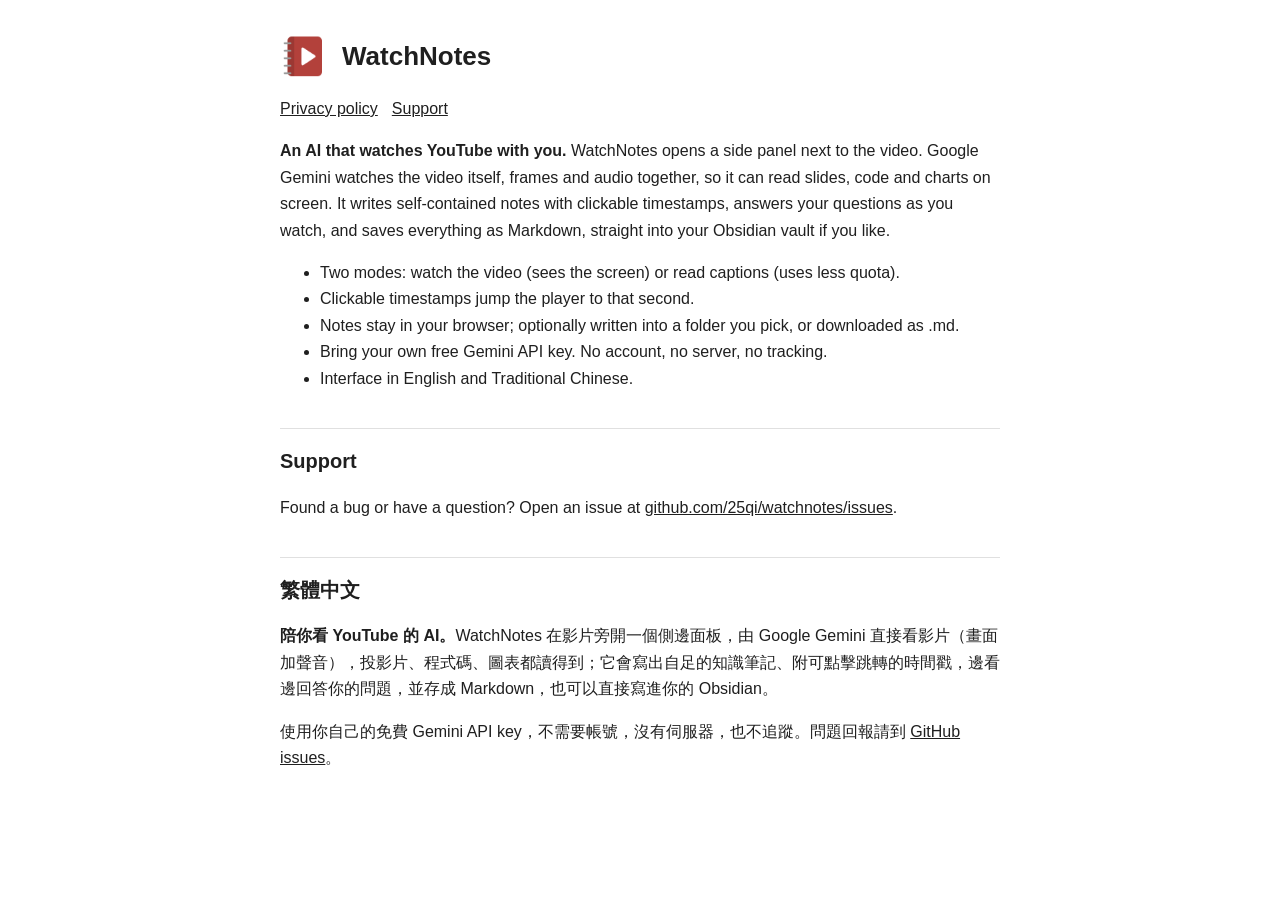
==== index.html @ 6c3a96f8 "Add WatchNotes home and privacy policy pages" ====
<!doctype html>
<html lang="en">
<head>
<meta charset="utf-8" /><meta name="viewport" content="width=device-width, initial-scale=1" />
<title>WatchNotes</title>
<meta name="description" content="An AI that watches YouTube videos with you and writes timestamped Markdown notes." />
<link rel="stylesheet" href="style.css" /><link rel="icon" href="icon.png" />
</head>
<body>
<header><img src="icon.png" alt="" /><h1>WatchNotes</h1></header>
<nav><a href="privacy.html">Privacy policy</a><a href="https://github.com/25qi/watchnotes/issues">Support</a></nav>

<p><b>An AI that watches YouTube with you.</b> WatchNotes opens a side panel next to the video. Google Gemini watches the video itself, frames and audio together, so it can read slides, code and charts on screen. It writes self-contained notes with clickable timestamps, answers your questions as you watch, and saves everything as Markdown, straight into your Obsidian vault if you like.</p>
<ul>
<li>Two modes: watch the video (sees the screen) or read captions (uses less quota).</li>
<li>Clickable timestamps jump the player to that second.</li>
<li>Notes stay in your browser; optionally written into a folder you pick, or downloaded as .md.</li>
<li>Bring your own free Gemini API key. No account, no server, no tracking.</li>
<li>Interface in English and Traditional Chinese.</li>
</ul>

<h2>Support</h2>
<p>Found a bug or have a question? Open an issue at <a href="https://github.com/25qi/watchnotes/issues">github.com/25qi/watchnotes/issues</a>.</p>

<section lang="zh-Hant">
<h2>繁體中文</h2>
<p><b>陪你看 YouTube 的 AI。</b>WatchNotes 在影片旁開一個側邊面板，由 Google Gemini 直接看影片（畫面加聲音），投影片、程式碼、圖表都讀得到；它會寫出自足的知識筆記、附可點擊跳轉的時間戳，邊看邊回答你的問題，並存成 Markdown，也可以直接寫進你的 Obsidian。</p>
<p>使用你自己的免費 Gemini API key，不需要帳號，沒有伺服器，也不追蹤。問題回報請到 <a href="https://github.com/25qi/watchnotes/issues">GitHub issues</a>。</p>
</section>
</body>
</html>
---- style.css ----
:root { color-scheme: light dark; --bg: #fff; --fg: #1f1f1f; --muted: #636363; --border: #e0e0e0; --accent: #b3413b; }
@media (prefers-color-scheme: dark) { :root { --bg: #1e1e1e; --fg: #e6e6e6; --muted: #a3a3a3; --border: #3a3a3a; } }
body { max-width: 720px; margin: 0 auto; padding: 32px 20px 64px; background: var(--bg); color: var(--fg);
  font: 16px/1.65 -apple-system, BlinkMacSystemFont, "Segoe UI", "PingFang TC", "Noto Sans TC", sans-serif; }
header { display: flex; align-items: center; gap: 14px; }
header img { width: 48px; height: 48px; }
h1 { margin: 0; font-size: 26px; }
h2 { margin-top: 36px; padding-top: 16px; border-top: 1px solid var(--border); font-size: 20px; }
h3 { margin-top: 24px; font-size: 16px; }
a { color: var(--fg); }
nav { margin: 16px 0 8px; color: var(--muted); }
nav a { margin-right: 14px; }
.muted { color: var(--muted); }
table { border-collapse: collapse; width: 100%; font-size: 15px; }
th, td { border: 1px solid var(--border); padding: 6px 10px; text-align: left; vertical-align: top; }
code { font-size: 0.92em; }
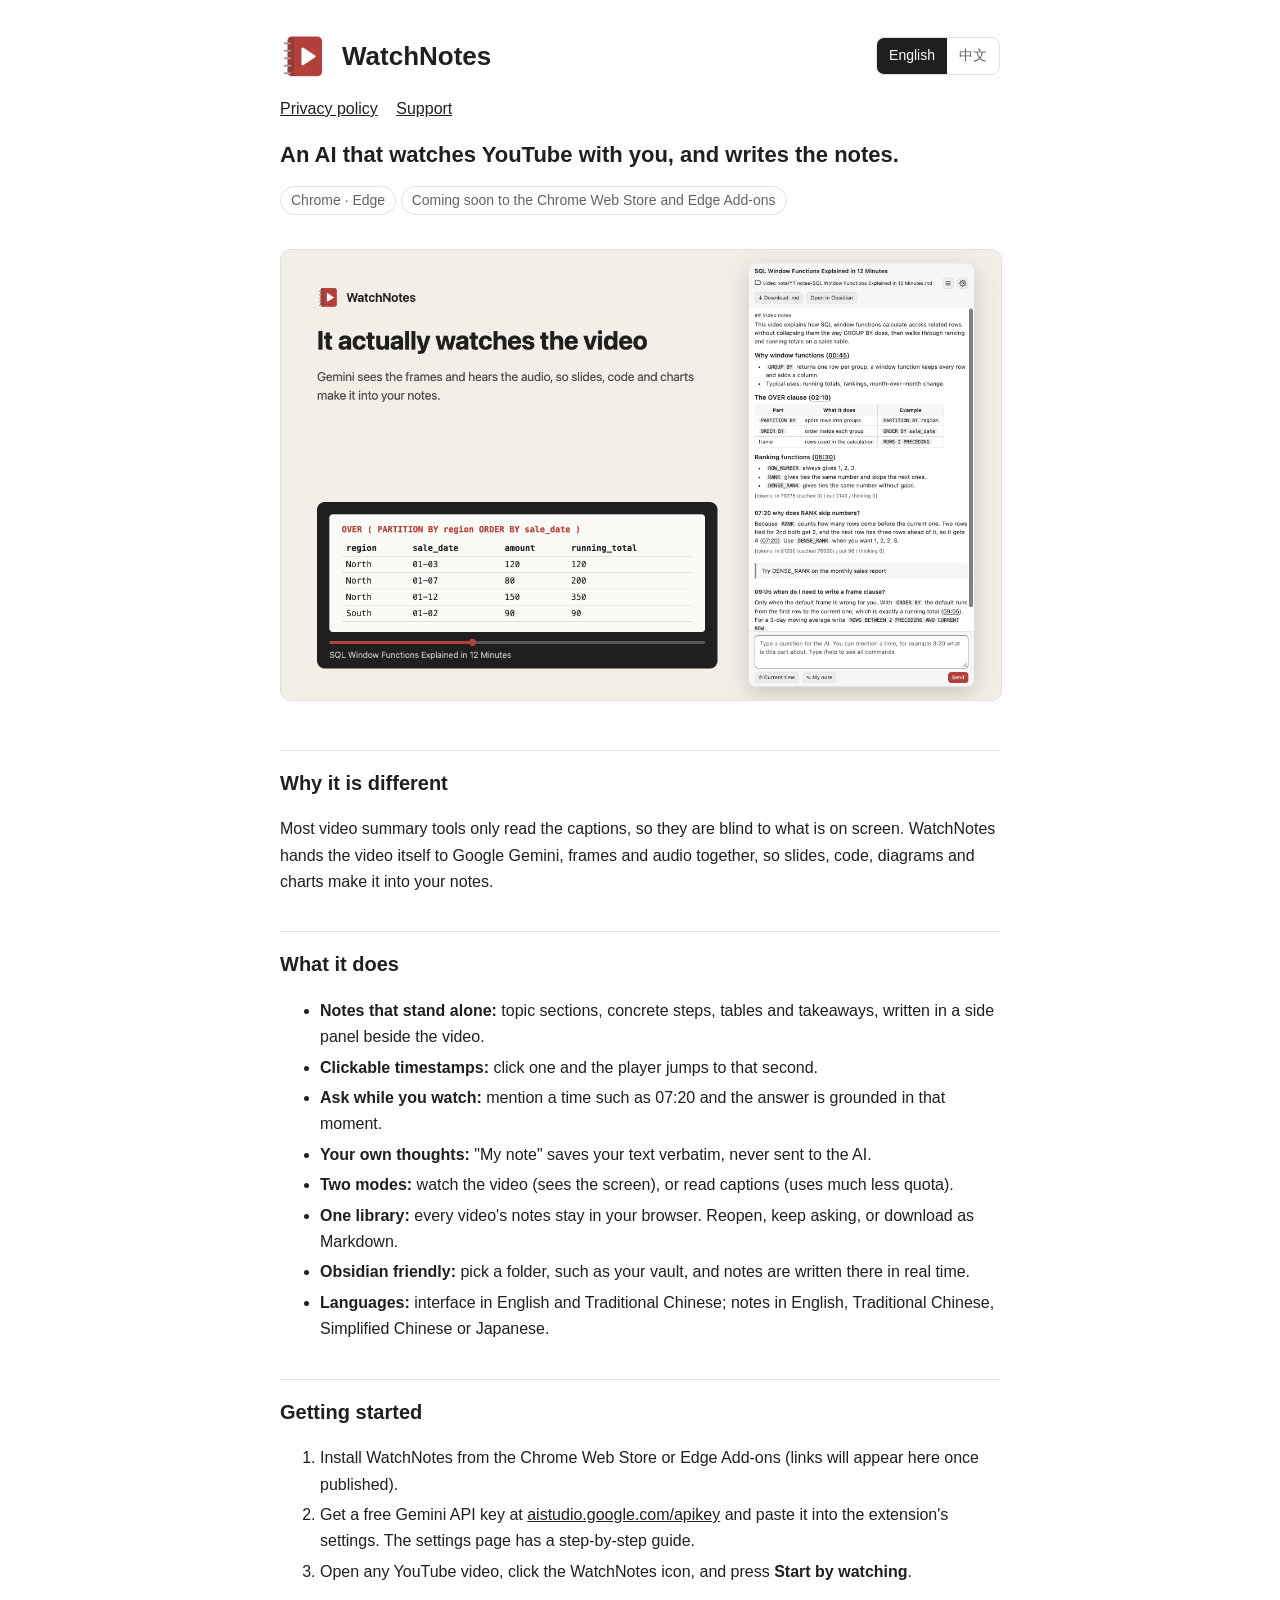
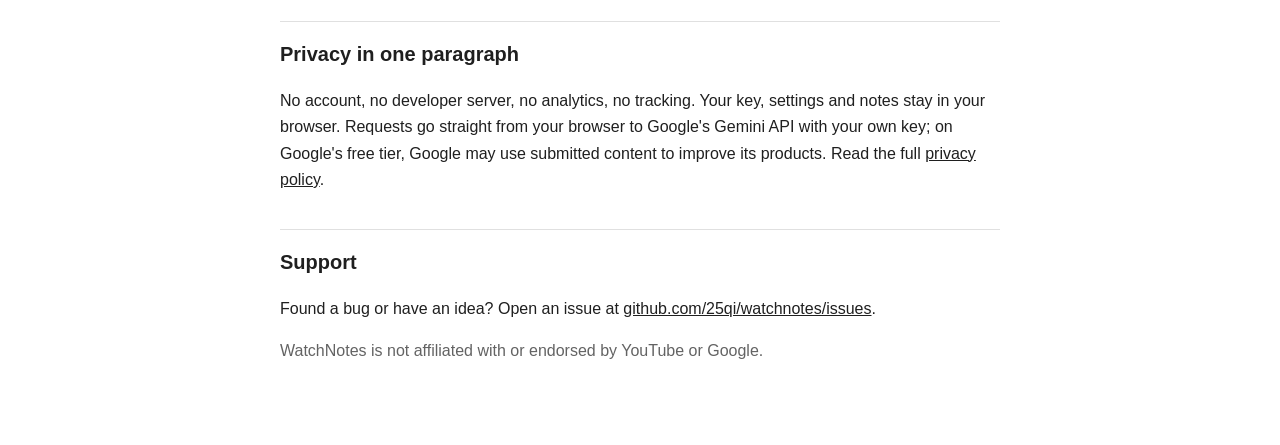
==== commit 0bff8da5: "Add English/Chinese switch, fuller home page, bilingual README with screenshots" ====
--- a/index.html
+++ b/index.html
@@ -1,31 +1,90 @@
 <!doctype html>
-<html lang="en">
+<html lang="en" data-title-en="WatchNotes: AI that watches YouTube with you" data-title-zh="WatchNotes：陪你看 YouTube 的 AI 筆記">
 <head>
 <meta charset="utf-8" /><meta name="viewport" content="width=device-width, initial-scale=1" />
-<title>WatchNotes</title>
+<title>WatchNotes: AI that watches YouTube with you</title>
 <meta name="description" content="An AI that watches YouTube videos with you and writes timestamped Markdown notes." />
 <link rel="stylesheet" href="style.css" /><link rel="icon" href="icon.png" />
 </head>
 <body>
-<header><img src="icon.png" alt="" /><h1>WatchNotes</h1></header>
-<nav><a href="privacy.html">Privacy policy</a><a href="https://github.com/25qi/watchnotes/issues">Support</a></nav>
+<div class="topbar">
+  <header><img src="icon.png" alt="" /><h1>WatchNotes</h1></header>
+  <div class="lang-switch" role="group" aria-label="Language"><button type="button" data-set-lang="en">English</button><button type="button" data-set-lang="zh">中文</button></div>
+</div>
+<nav>
+  <a href="privacy.html" data-keep-lang><span data-lang="en">Privacy policy</span><span data-lang="zh">隱私權政策</span></a>
+  <a href="https://github.com/25qi/watchnotes/issues"><span data-lang="en">Support</span><span data-lang="zh">問題回報</span></a>
+</nav>
 
-<p><b>An AI that watches YouTube with you.</b> WatchNotes opens a side panel next to the video. Google Gemini watches the video itself, frames and audio together, so it can read slides, code and charts on screen. It writes self-contained notes with clickable timestamps, answers your questions as you watch, and saves everything as Markdown, straight into your Obsidian vault if you like.</p>
+<main data-lang="en">
+<p class="tagline">An AI that watches YouTube with you, and writes the notes.</p>
+<p><span class="badge">Chrome · Edge</span> <span class="badge">Coming soon to the Chrome Web Store and Edge Add-ons</span></p>
+<img class="shot" src="img/screenshot-en.png" alt="WatchNotes side panel next to a video, showing notes with timestamps and a table" />
+
+<h2>Why it is different</h2>
+<p>Most video summary tools only read the captions, so they are blind to what is on screen. WatchNotes hands the video itself to Google Gemini, frames and audio together, so slides, code, diagrams and charts make it into your notes.</p>
+
+<h2>What it does</h2>
 <ul>
-<li>Two modes: watch the video (sees the screen) or read captions (uses less quota).</li>
-<li>Clickable timestamps jump the player to that second.</li>
-<li>Notes stay in your browser; optionally written into a folder you pick, or downloaded as .md.</li>
-<li>Bring your own free Gemini API key. No account, no server, no tracking.</li>
-<li>Interface in English and Traditional Chinese.</li>
+<li><b>Notes that stand alone:</b> topic sections, concrete steps, tables and takeaways, written in a side panel beside the video.</li>
+<li><b>Clickable timestamps:</b> click one and the player jumps to that second.</li>
+<li><b>Ask while you watch:</b> mention a time such as 07:20 and the answer is grounded in that moment.</li>
+<li><b>Your own thoughts:</b> "My note" saves your text verbatim, never sent to the AI.</li>
+<li><b>Two modes:</b> watch the video (sees the screen), or read captions (uses much less quota).</li>
+<li><b>One library:</b> every video's notes stay in your browser. Reopen, keep asking, or download as Markdown.</li>
+<li><b>Obsidian friendly:</b> pick a folder, such as your vault, and notes are written there in real time.</li>
+<li><b>Languages:</b> interface in English and Traditional Chinese; notes in English, Traditional Chinese, Simplified Chinese or Japanese.</li>
 </ul>
 
+<h2>Getting started</h2>
+<ol>
+<li>Install WatchNotes from the Chrome Web Store or Edge Add-ons (links will appear here once published).</li>
+<li>Get a free Gemini API key at <a href="https://aistudio.google.com/apikey">aistudio.google.com/apikey</a> and paste it into the extension's settings. The settings page has a step-by-step guide.</li>
+<li>Open any YouTube video, click the WatchNotes icon, and press <b>Start by watching</b>.</li>
+</ol>
+
+<h2>Privacy in one paragraph</h2>
+<p>No account, no developer server, no analytics, no tracking. Your key, settings and notes stay in your browser. Requests go straight from your browser to Google's Gemini API with your own key; on Google's free tier, Google may use submitted content to improve its products. Read the full <a href="privacy.html" data-keep-lang>privacy policy</a>.</p>
+
 <h2>Support</h2>
-<p>Found a bug or have a question? Open an issue at <a href="https://github.com/25qi/watchnotes/issues">github.com/25qi/watchnotes/issues</a>.</p>
+<p>Found a bug or have an idea? Open an issue at <a href="https://github.com/25qi/watchnotes/issues">github.com/25qi/watchnotes/issues</a>.</p>
+<p class="muted">WatchNotes is not affiliated with or endorsed by YouTube or Google.</p>
+</main>
 
-<section lang="zh-Hant">
-<h2>繁體中文</h2>
-<p><b>陪你看 YouTube 的 AI。</b>WatchNotes 在影片旁開一個側邊面板，由 Google Gemini 直接看影片（畫面加聲音），投影片、程式碼、圖表都讀得到；它會寫出自足的知識筆記、附可點擊跳轉的時間戳，邊看邊回答你的問題，並存成 Markdown，也可以直接寫進你的 Obsidian。</p>
-<p>使用你自己的免費 Gemini API key，不需要帳號，沒有伺服器，也不追蹤。問題回報請到 <a href="https://github.com/25qi/watchnotes/issues">GitHub issues</a>。</p>
-</section>
+<main data-lang="zh" lang="zh-Hant">
+<p class="tagline">陪你看 YouTube 的 AI，順便把筆記寫好。</p>
+<p><span class="badge">Chrome · Edge</span> <span class="badge">即將上架 Chrome 線上應用程式商店與 Edge 附加元件</span></p>
+<img class="shot" src="img/screenshot-zh.png" alt="WatchNotes 側邊面板在影片旁，顯示有時間戳與表格的筆記" />
+
+<h2>哪裡不一樣</h2>
+<p>多數影片摘要工具只讀字幕，看不到畫面上的東西。WatchNotes 把影片本身交給 Google Gemini，畫面和聲音一起看，投影片、程式碼、圖表的內容都會寫進你的筆記。</p>
+
+<h2>功能</h2>
+<ul>
+<li><b>自足的知識筆記：</b>主題段落、具體步驟、表格與行動建議，寫在影片旁的側邊面板。</li>
+<li><b>可點的時間戳：</b>點一下，播放器就跳到那一秒。</li>
+<li><b>邊看邊問：</b>問題裡帶上 07:20 這種時間，AI 就針對那一段回答。</li>
+<li><b>記下自己的想法：</b>「記想法」原封不動存進筆記，不會送給 AI。</li>
+<li><b>兩種模式：</b>看影片（讀得到畫面），或讀字幕（省很多額度）。</li>
+<li><b>全部筆記一個地方：</b>每部影片的筆記都存在瀏覽器，隨時打開、繼續問，或下載成 Markdown。</li>
+<li><b>支援 Obsidian：</b>選一個資料夾（例如你的 vault），筆記會即時寫進去。</li>
+<li><b>多語言：</b>介面支援英文與繁體中文；筆記可用英文、繁體中文、簡體中文或日文撰寫。</li>
+</ul>
+
+<h2>開始使用</h2>
+<ol>
+<li>從 Chrome 線上應用程式商店或 Edge 附加元件安裝 WatchNotes（上架後連結會放在這裡）。</li>
+<li>到 <a href="https://aistudio.google.com/apikey">aistudio.google.com/apikey</a> 免費申請 Gemini API key，貼到擴充套件的設定頁；設定頁有逐步教學。</li>
+<li>打開任何一部 YouTube 影片，點工具列的 WatchNotes 圖示，按 <b>看影片開始</b>。</li>
+</ol>
+
+<h2>隱私，一段話說完</h2>
+<p>不用帳號、沒有開發者伺服器、沒有分析與追蹤。你的 key、設定和筆記都只存在你的瀏覽器。請求從你的瀏覽器用你自己的 key 直接送到 Google Gemini API；使用免費層時，Google 可能用送出的內容改進產品。完整內容請看<a href="privacy.html" data-keep-lang>隱私權政策</a>。</p>
+
+<h2>問題回報</h2>
+<p>發現問題或有想法？請到 <a href="https://github.com/25qi/watchnotes/issues">github.com/25qi/watchnotes/issues</a> 開 issue。</p>
+<p class="muted">WatchNotes 與 YouTube、Google 沒有任何關聯，也未獲其背書。</p>
+</main>
+<script src="lang.js"></script>
 </body>
 </html>
--- a/style.css
+++ b/style.css
@@ -14,3 +14,12 @@
 table { border-collapse: collapse; width: 100%; font-size: 15px; }
 th, td { border: 1px solid var(--border); padding: 6px 10px; text-align: left; vertical-align: top; }
 code { font-size: 0.92em; }
+[hidden] { display: none !important; }
+.topbar { display: flex; align-items: center; justify-content: space-between; gap: 12px; flex-wrap: wrap; }
+.lang-switch { display: inline-flex; border: 1px solid var(--border); border-radius: 8px; overflow: hidden; }
+.lang-switch button { border: 0; background: none; color: var(--muted); padding: 6px 12px; font: inherit; font-size: 14px; cursor: pointer; }
+.lang-switch button[aria-pressed="true"] { background: var(--fg); color: var(--bg); }
+.tagline { margin: 18px 0 6px; font-size: 22px; font-weight: 600; line-height: 1.35; }
+.shot { width: 100%; border-radius: 10px; border: 1px solid var(--border); margin: 18px 0 4px; }
+ol li, ul li { margin: 4px 0; }
+.badge { display: inline-block; padding: 2px 10px; border: 1px solid var(--border); border-radius: 999px; color: var(--muted); font-size: 14px; }
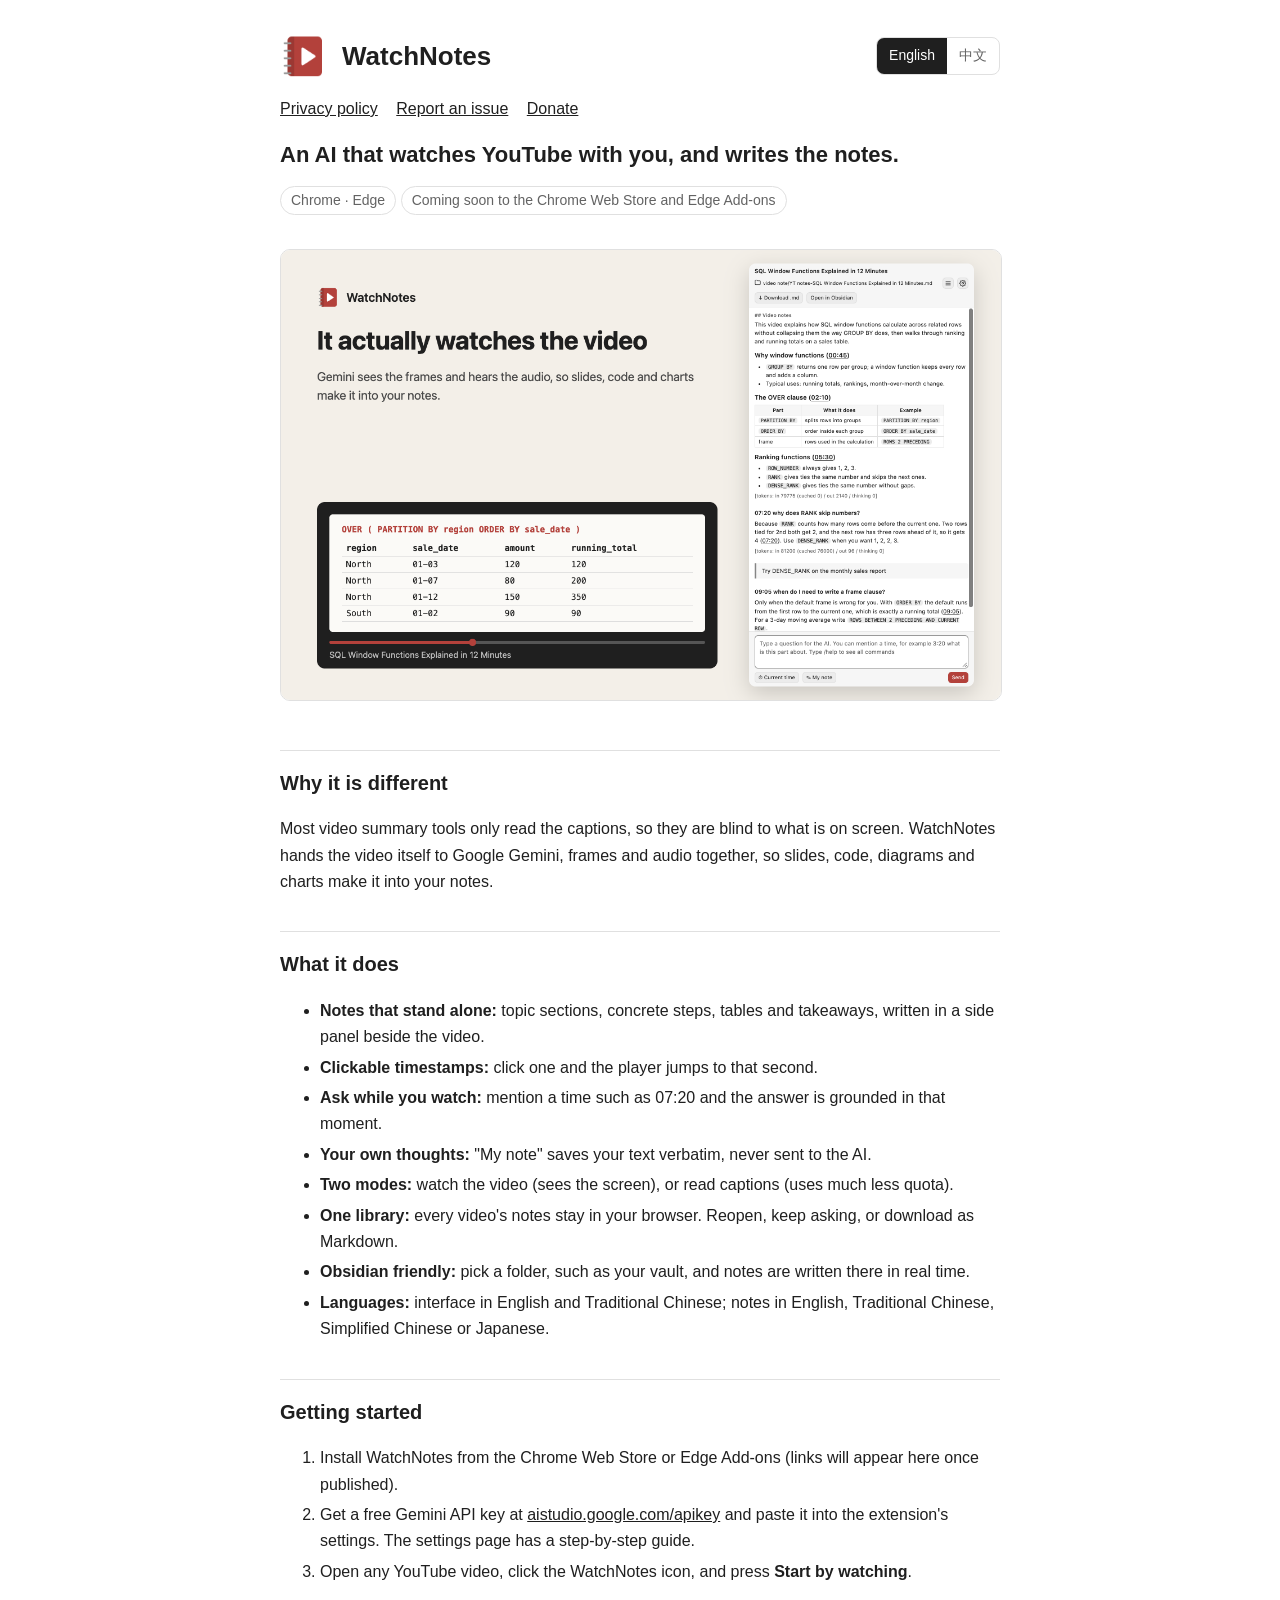
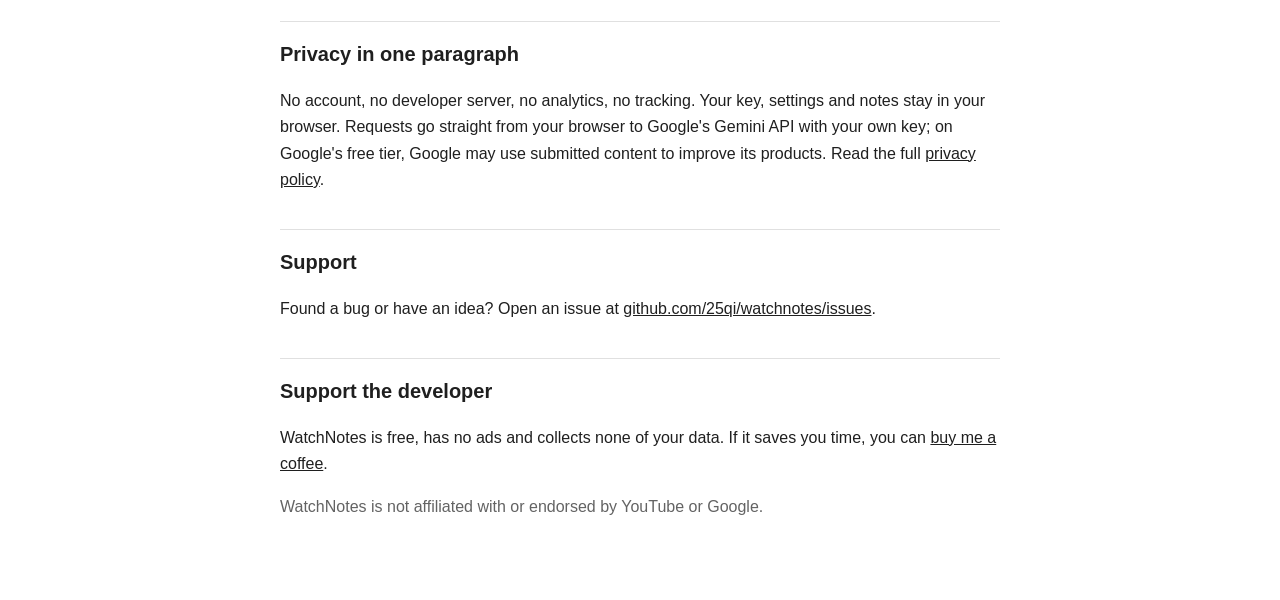
==== commit 2d4386f3: "Add donate links; note donate button in privacy policy" ====
--- a/index.html
+++ b/index.html
@@ -13,7 +13,8 @@
 </div>
 <nav>
   <a href="privacy.html" data-keep-lang><span data-lang="en">Privacy policy</span><span data-lang="zh">隱私權政策</span></a>
-  <a href="https://github.com/25qi/watchnotes/issues"><span data-lang="en">Support</span><span data-lang="zh">問題回報</span></a>
+  <a href="https://github.com/25qi/watchnotes/issues"><span data-lang="en">Report an issue</span><span data-lang="zh">問題回報</span></a>
+  <a href="https://25qi.github.io/support/?from=watchnotes"><span data-lang="en">Donate</span><span data-lang="zh">贊助開發者</span></a>
 </nav>
 
 <main data-lang="en">
@@ -48,6 +49,8 @@
 
 <h2>Support</h2>
 <p>Found a bug or have an idea? Open an issue at <a href="https://github.com/25qi/watchnotes/issues">github.com/25qi/watchnotes/issues</a>.</p>
+<h2>Support the developer</h2>
+<p>WatchNotes is free, has no ads and collects none of your data. If it saves you time, you can <a href="https://25qi.github.io/support/?from=watchnotes&amp;lang=en">buy me a coffee</a>.</p>
 <p class="muted">WatchNotes is not affiliated with or endorsed by YouTube or Google.</p>
 </main>
 
@@ -83,6 +86,8 @@
 
 <h2>問題回報</h2>
 <p>發現問題或有想法？請到 <a href="https://github.com/25qi/watchnotes/issues">github.com/25qi/watchnotes/issues</a> 開 issue。</p>
+<h2>支持開發者</h2>
+<p>WatchNotes 免費、沒有廣告，也不蒐集你的資料。如果它幫你省下時間，歡迎<a href="https://25qi.github.io/support/?from=watchnotes&amp;lang=zh">請我喝杯咖啡</a>。</p>
 <p class="muted">WatchNotes 與 YouTube、Google 沒有任何關聯，也未獲其背書。</p>
 </main>
 <script src="lang.js"></script>
